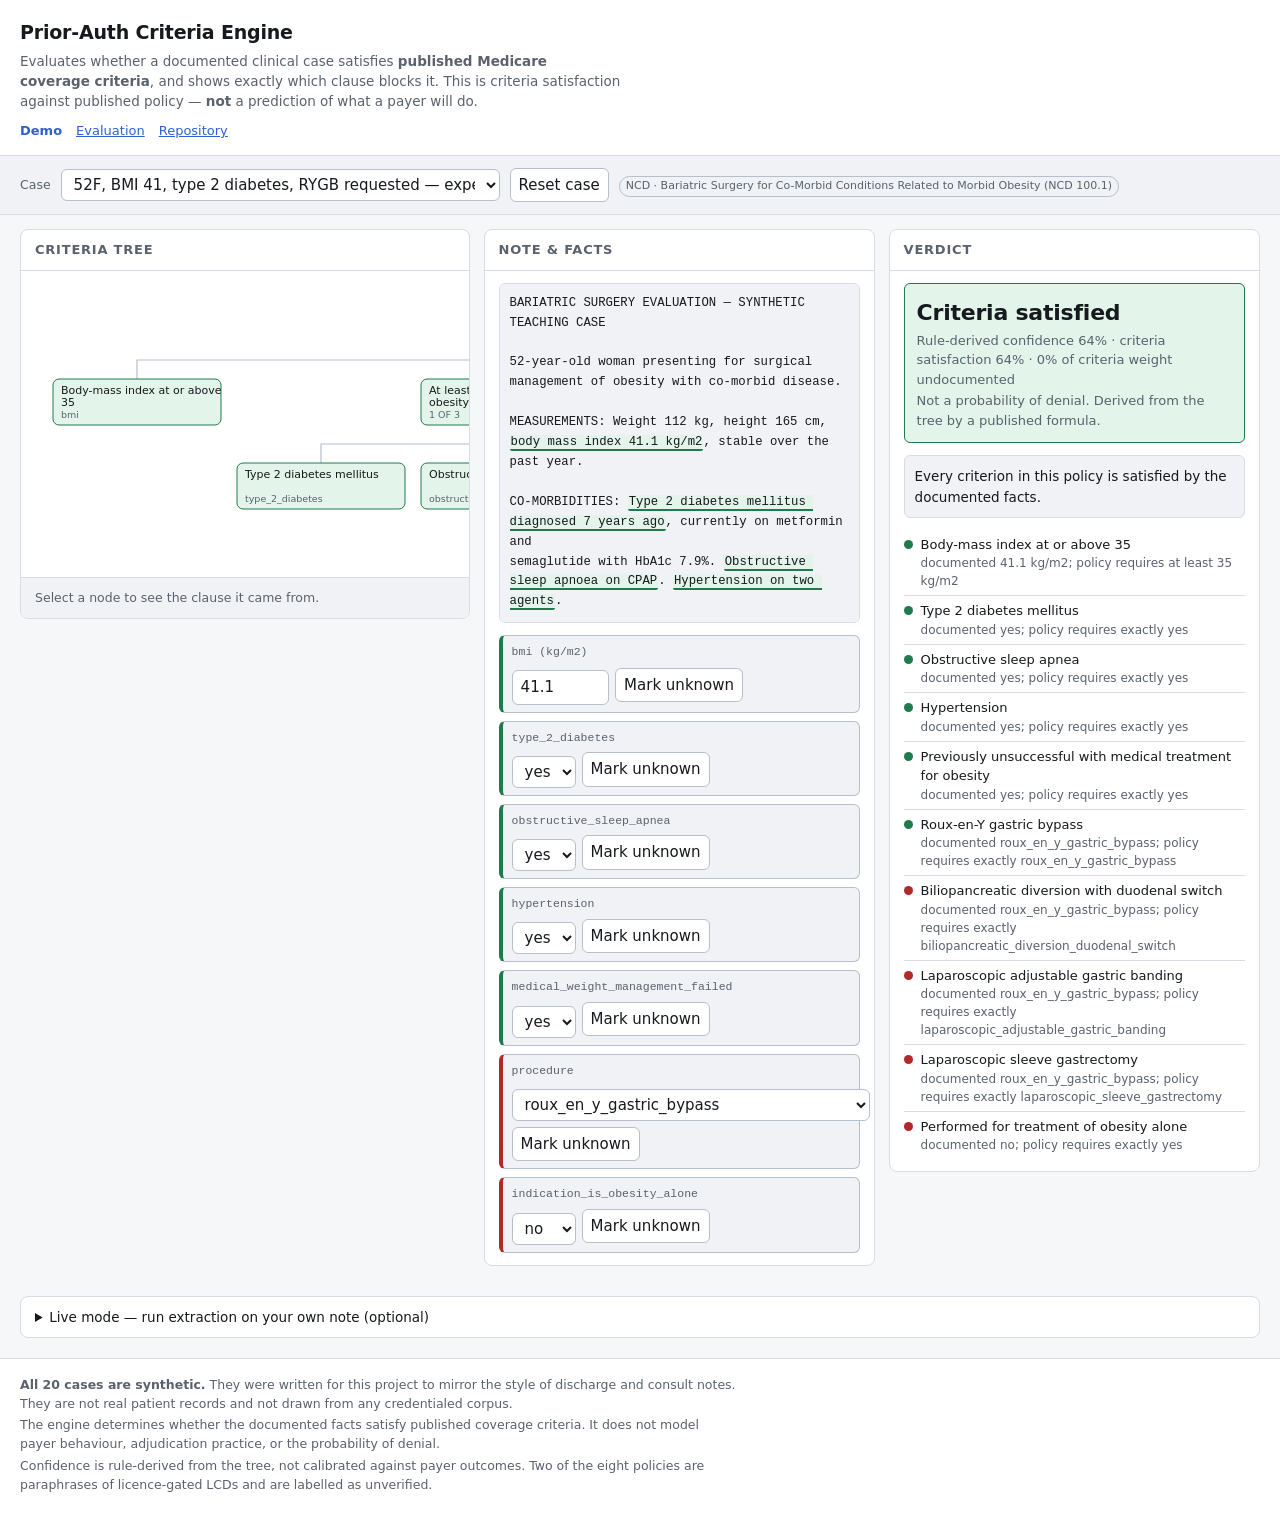
==== docs/index.html @ 3cc57711 "Prior-Auth Criteria Engine: deterministic core, 8 policies, 20 cases, demo - pipeline/evaluate.py + " ====
<!doctype html>
<html lang="en">
<head>
<meta charset="utf-8">
<meta name="viewport" content="width=device-width, initial-scale=1">
<title>Prior-Auth Criteria Engine</title>
<meta name="description" content="Evaluates a documented clinical case against published Medicare coverage criteria and shows which clause blocks it.">
<link rel="stylesheet" href="css/style.css">
<link rel="icon" href="data:image/svg+xml,<svg xmlns='http://www.w3.org/2000/svg' viewBox='0 0 16 16'><text y='13' font-size='13'>🌳</text></svg>">
</head>
<body>

<header class="site">
  <h1>Prior-Auth Criteria Engine</h1>
  <p class="tagline">
    Evaluates whether a documented clinical case satisfies <strong>published Medicare coverage criteria</strong>,
    and shows exactly which clause blocks it. This is criteria satisfaction against published policy —
    <strong>not</strong> a prediction of what a payer will do.
  </p>
  <nav class="site">
    <a href="index.html" aria-current="page">Demo</a>
    <a href="eval.html">Evaluation</a>
    <a id="repo-link" href="https://github.com/">Repository</a>
  </nav>
</header>

<div class="controls">
  <label for="case-select">Case</label>
  <select id="case-select"></select>
  <button id="reset-case" type="button">Reset case</button>
  <span id="policy-badge"></span>
  <span id="edited-badge"></span>
</div>

<main class="panes" id="panes" hidden>
  <section class="pane" aria-labelledby="tree-heading">
    <h2 id="tree-heading">Criteria tree</h2>
    <div class="tree-scroll"><svg id="tree" role="img" aria-label="Criteria tree with each node coloured by its evaluated state"></svg></div>
    <div class="node-detail" id="node-detail">
      <span class="muted">Select a node to see the clause it came from.</span>
    </div>
  </section>

  <section class="pane" aria-labelledby="note-heading">
    <h2 id="note-heading">Note &amp; facts</h2>
    <div class="body">
      <div class="note" id="note"></div>
      <div class="chips" id="chips"></div>
    </div>
  </section>

  <section class="pane" aria-labelledby="verdict-heading">
    <h2 id="verdict-heading">Verdict</h2>
    <div class="body">
      <div class="verdict" id="verdict"></div>
      <div class="blocking" id="blocking"></div>
      <ul class="criteria" id="criteria"></ul>
    </div>
  </section>
</main>

<p class="status" id="status">Loading policies and cases…</p>

<details class="live" id="live-panel">
  <summary>Live mode — run extraction on your own note (optional)</summary>
  <div class="body" id="live-body"></div>
</details>

<footer class="site">
  <p><strong>All 20 cases are synthetic.</strong> They were written for this project to mirror the style of discharge and consult notes. They are not real patient records and not drawn from any credentialed corpus.</p>
  <p>The engine determines whether the documented facts satisfy published coverage criteria. It does not model payer behaviour, adjudication practice, or the probability of denial.</p>
  <p>Confidence is rule-derived from the tree, not calibrated against payer outcomes. Two of the eight policies are paraphrases of licence-gated LCDs and are labelled as unverified.</p>
</footer>

<script type="module" src="js/app.js"></script>
</body>
</html>
---- docs/css/style.css ----
:root {
  color-scheme: light dark;

  --bg: #f6f7f9;
  --surface: #ffffff;
  --surface-2: #f0f2f5;
  --border: #d8dde5;
  --border-strong: #b6bfcc;
  --text: #16191d;
  --text-dim: #5a626e;
  --accent: #2f5fd0;

  --true: #1f7a4d;
  --true-bg: #e3f4ea;
  --false: #b02a2a;
  --false-bg: #fbe6e6;
  --unknown: #96650a;
  --unknown-bg: #fdf1dc;
  --inert: #8b93a1;
  --inert-bg: #eef0f3;

  --radius: 8px;
  --mono: ui-monospace, "SF Mono", "JetBrains Mono", Menlo, Consolas, monospace;
  --sans: system-ui, -apple-system, "Segoe UI", Roboto, Helvetica, Arial, sans-serif;
}

@media (prefers-color-scheme: dark) {
  :root {
    --bg: #14171c;
    --surface: #1b1f26;
    --surface-2: #232830;
    --border: #2f3641;
    --border-strong: #454f5e;
    --text: #e7eaef;
    --text-dim: #9aa4b2;
    --accent: #7ba0f5;

    --true: #63c48d;
    --true-bg: #17301f;
    --false: #f08b8b;
    --false-bg: #34191a;
    --unknown: #e4b45c;
    --unknown-bg: #322616;
    --inert: #7a8493;
    --inert-bg: #242a33;
  }
}

* { box-sizing: border-box; }

body {
  margin: 0;
  background: var(--bg);
  color: var(--text);
  font: 15px/1.5 var(--sans);
}

a { color: var(--accent); }

header.site {
  padding: 18px 20px 14px;
  border-bottom: 1px solid var(--border);
  background: var(--surface);
}

header.site h1 {
  margin: 0 0 4px;
  font-size: 19px;
  letter-spacing: -0.01em;
}

header.site p.tagline {
  margin: 0;
  color: var(--text-dim);
  font-size: 13.5px;
  max-width: 70ch;
}

nav.site {
  margin-top: 10px;
  display: flex;
  gap: 14px;
  font-size: 13px;
}

nav.site a[aria-current="page"] {
  font-weight: 600;
  text-decoration: none;
}

.controls {
  display: flex;
  flex-wrap: wrap;
  gap: 10px;
  align-items: center;
  padding: 12px 20px;
  border-bottom: 1px solid var(--border);
  background: var(--surface-2);
}

.controls label {
  font-size: 12.5px;
  color: var(--text-dim);
}

select, button, input[type="number"], input[type="password"], textarea {
  font: inherit;
  color: var(--text);
  background: var(--surface);
  border: 1px solid var(--border-strong);
  border-radius: 6px;
  padding: 5px 8px;
}

select { max-width: min(46ch, 70vw); }

button { cursor: pointer; }
button:hover { border-color: var(--accent); }
button.primary { background: var(--accent); color: #fff; border-color: var(--accent); }

.panes {
  display: grid;
  grid-template-columns: minmax(0, 1.15fr) minmax(0, 1fr) minmax(0, 0.95fr);
  gap: 14px;
  padding: 14px 20px 30px;
  align-items: start;
}

@media (max-width: 1100px) {
  .panes { grid-template-columns: 1fr; }
}

.pane {
  background: var(--surface);
  border: 1px solid var(--border);
  border-radius: var(--radius);
  min-width: 0;
}

.pane > h2 {
  margin: 0;
  padding: 10px 14px;
  font-size: 13px;
  text-transform: uppercase;
  letter-spacing: 0.06em;
  color: var(--text-dim);
  border-bottom: 1px solid var(--border);
}

.pane > .body { padding: 12px 14px; }

/* ---------------------------------------------------------------- tree --- */

.tree-scroll {
  overflow: auto;
  max-height: 68vh;
  padding: 8px;
}

.node-box { cursor: pointer; }
.node-box rect {
  fill: var(--inert-bg);
  stroke: var(--border-strong);
  stroke-width: 1;
  rx: 6;
}
.node-box text { font-size: 11px; fill: var(--text); }
.node-box .node-sub { font-size: 9.5px; fill: var(--text-dim); }

.node-box.state-TRUE rect { fill: var(--true-bg); stroke: var(--true); }
.node-box.state-FALSE rect { fill: var(--false-bg); stroke: var(--false); }
.node-box.state-UNKNOWN rect { fill: var(--unknown-bg); stroke: var(--unknown); }

.node-box.blocking rect { stroke-width: 2.5; stroke-dasharray: 4 2; }
.node-box.selected rect { stroke-width: 2.5; }
.node-box.linked rect { stroke-width: 2.5; stroke: var(--accent); }

.edge { fill: none; stroke: var(--border-strong); stroke-width: 1.2; }
.edge.on-path { stroke: var(--text-dim); stroke-width: 2; }

.node-detail {
  border-top: 1px solid var(--border);
  padding: 10px 14px;
  font-size: 13px;
  background: var(--surface-2);
  border-radius: 0 0 var(--radius) var(--radius);
}
.node-detail .muted { color: var(--text-dim); font-size: 12.5px; }

/* ---------------------------------------------------------------- note --- */

.note {
  font-family: var(--mono);
  font-size: 12.3px;
  line-height: 1.62;
  white-space: pre-wrap;
  max-height: 340px;
  overflow: auto;
  background: var(--surface-2);
  border: 1px solid var(--border);
  border-radius: 6px;
  padding: 10px;
}

.note mark {
  background: var(--inert-bg);
  border-bottom: 2px solid var(--border-strong);
  color: inherit;
  padding: 0 1px;
  border-radius: 2px;
  cursor: pointer;
}
.note mark.state-TRUE { background: var(--true-bg); border-color: var(--true); }
.note mark.state-FALSE { background: var(--false-bg); border-color: var(--false); }
.note mark.state-UNKNOWN { background: var(--unknown-bg); border-color: var(--unknown); }
.note mark.linked { outline: 2px solid var(--accent); }

.chips { display: flex; flex-direction: column; gap: 8px; margin-top: 12px; }

.chip {
  border: 1px solid var(--border-strong);
  border-radius: 6px;
  padding: 7px 9px;
  background: var(--surface-2);
}
.chip.linked { outline: 2px solid var(--accent); }
.chip.state-TRUE { border-left: 4px solid var(--true); }
.chip.state-FALSE { border-left: 4px solid var(--false); }
.chip.state-UNKNOWN { border-left: 4px solid var(--unknown); }
.chip.missing { opacity: 0.85; border-style: dashed; }

.chip .key {
  font-family: var(--mono);
  font-size: 11.5px;
  color: var(--text-dim);
  word-break: break-all;
}
.chip .row { display: flex; align-items: center; gap: 6px; margin-top: 5px; flex-wrap: wrap; }
.chip .edited { font-size: 11px; color: var(--accent); }
.chip input[type="number"] { width: 6.5em; }

/* ------------------------------------------------------------- verdict --- */

.verdict {
  border-radius: 6px;
  padding: 12px;
  border: 1px solid var(--border-strong);
}
.verdict.APPROVE { background: var(--true-bg); border-color: var(--true); }
.verdict.DENY { background: var(--false-bg); border-color: var(--false); }
.verdict.INDETERMINATE { background: var(--unknown-bg); border-color: var(--unknown); }

.verdict .decision { font-size: 22px; font-weight: 650; letter-spacing: -0.01em; }
.verdict .confidence { font-size: 13px; color: var(--text-dim); margin-top: 2px; }

.blocking {
  margin-top: 12px;
  padding: 10px;
  border: 1px solid var(--border);
  border-radius: 6px;
  background: var(--surface-2);
  font-size: 13.5px;
}
.blocking .delta { font-family: var(--mono); font-size: 12.5px; }

ul.criteria { list-style: none; margin: 12px 0 0; padding: 0; font-size: 13px; }
ul.criteria li {
  display: flex;
  gap: 8px;
  padding: 5px 0;
  border-top: 1px solid var(--border);
}
ul.criteria li:first-child { border-top: none; }
ul.criteria .dot { flex: none; width: 9px; height: 9px; border-radius: 50%; margin-top: 5px; }
.dot.state-TRUE { background: var(--true); }
.dot.state-FALSE { background: var(--false); }
.dot.state-UNKNOWN { background: var(--unknown); }
ul.criteria .reason { color: var(--text-dim); font-size: 12px; }

.badge {
  display: inline-block;
  font-size: 11px;
  padding: 1px 6px;
  border-radius: 999px;
  border: 1px solid var(--border-strong);
  color: var(--text-dim);
}
.badge.warn { border-color: var(--unknown); color: var(--unknown); }

/* ---------------------------------------------------------------- live --- */

details.live { margin: 0 20px 20px; border: 1px solid var(--border); border-radius: var(--radius); background: var(--surface); }
details.live > summary { padding: 10px 14px; cursor: pointer; font-size: 13.5px; }
details.live .body { padding: 0 14px 14px; }
details.live textarea { width: 100%; min-height: 150px; font-family: var(--mono); font-size: 12.3px; }
details.live input[type="password"] { width: min(420px, 100%); }
.key-notice { font-size: 12.5px; color: var(--text-dim); margin: 6px 0 0; }

/* -------------------------------------------------------------- charts --- */

.charts { padding: 14px 20px 30px; display: grid; gap: 16px; grid-template-columns: repeat(auto-fit, minmax(340px, 1fr)); }
.chart-card { background: var(--surface); border: 1px solid var(--border); border-radius: var(--radius); padding: 12px 14px; }
.chart-card h3 { margin: 0 0 2px; font-size: 14.5px; }
.chart-card p.note-line { margin: 0 0 8px; font-size: 12.5px; color: var(--text-dim); }
.chart-card svg { width: 100%; height: auto; display: block; }

.axis line, .axis path { stroke: var(--border-strong); }
.axis text { font-size: 10.5px; fill: var(--text-dim); }
.grid line { stroke: var(--border); stroke-dasharray: 2 3; }
.bar-structured { fill: var(--accent); }
.bar-baseline { fill: var(--inert); }
.series-label { font-size: 11px; fill: var(--text-dim); }
.bar-value { font-size: 10.5px; fill: var(--text); }
.line-structured { fill: none; stroke: var(--accent); stroke-width: 2; }
.line-baseline { fill: none; stroke: var(--inert); stroke-width: 2; }
.line-diagonal { fill: none; stroke: var(--border-strong); stroke-dasharray: 4 3; stroke-width: 1.2; }

table.failures { width: 100%; border-collapse: collapse; font-size: 13px; }
table.failures th, table.failures td { text-align: left; padding: 7px 8px; border-bottom: 1px solid var(--border); vertical-align: top; }
table.failures th { color: var(--text-dim); font-size: 12px; text-transform: uppercase; letter-spacing: 0.05em; }
table.failures code { font-family: var(--mono); font-size: 12px; }

section.prose { padding: 0 20px 24px; max-width: 78ch; }
section.prose h2 { font-size: 16px; margin-bottom: 6px; }
section.prose p, section.prose li { font-size: 13.5px; color: var(--text); }
section.prose table { border-collapse: collapse; font-size: 13px; }
section.prose th, section.prose td { border: 1px solid var(--border); padding: 5px 9px; }

footer.site {
  border-top: 1px solid var(--border);
  padding: 14px 20px 26px;
  color: var(--text-dim);
  font-size: 12.5px;
  background: var(--surface);
}
footer.site p { margin: 3px 0; max-width: 90ch; }

.status { padding: 20px; color: var(--text-dim); }
.error { color: var(--false); }
.visually-hidden { position: absolute; width: 1px; height: 1px; overflow: hidden; clip: rect(0 0 0 0); }
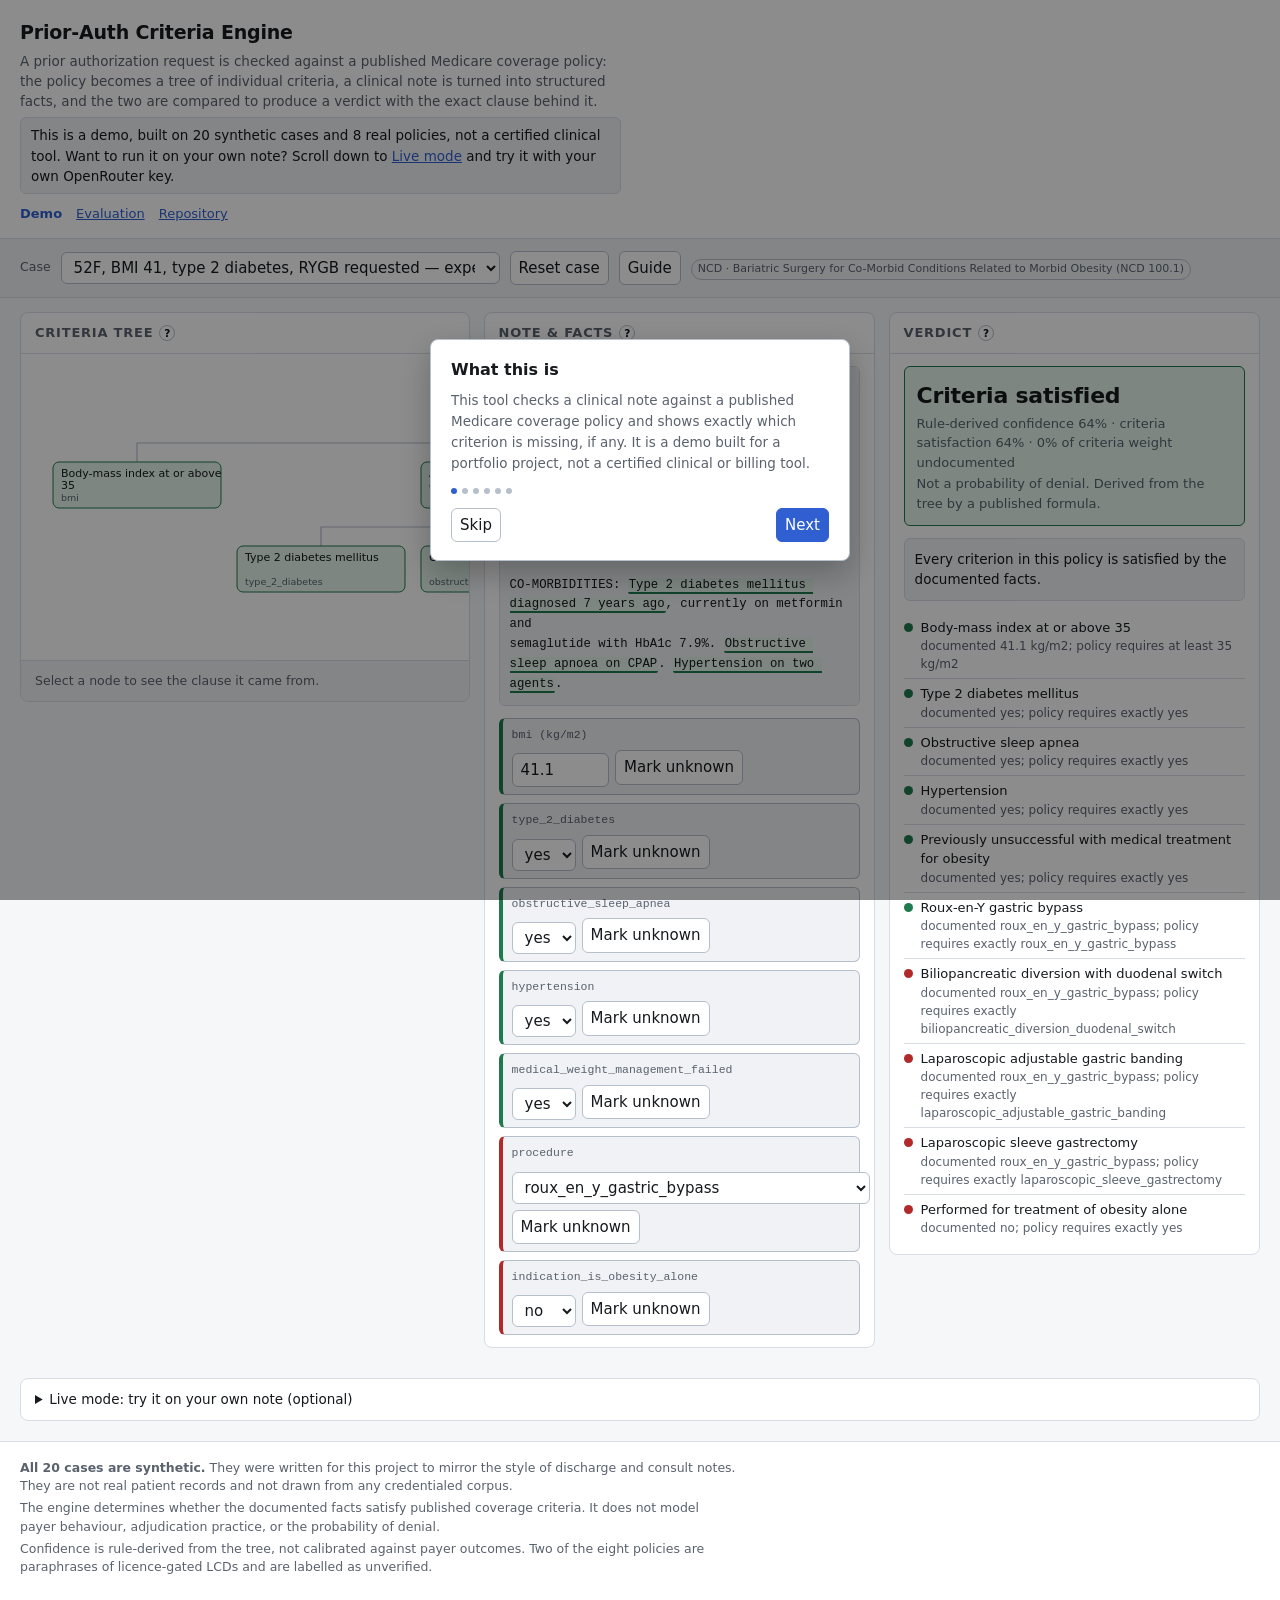
==== commit 857dca0d: "Add demo intro copy, pane hover explainers, and first-visit guide tour Clarify header as a demo poin" ====
--- a/docs/index.html
+++ b/docs/index.html
@@ -13,9 +13,14 @@
 <header class="site">
   <h1>Prior-Auth Criteria Engine</h1>
   <p class="tagline">
-    Evaluates whether a documented clinical case satisfies <strong>published Medicare coverage criteria</strong>,
-    and shows exactly which clause blocks it. This is criteria satisfaction against published policy —
-    <strong>not</strong> a prediction of what a payer will do.
+    A prior authorization request is checked against a published Medicare coverage policy: the policy
+    becomes a tree of individual criteria, a clinical note is turned into structured facts, and the two
+    are compared to produce a verdict with the exact clause behind it.
+  </p>
+  <p class="tagline demo-note">
+    This is a demo, built on 20 synthetic cases and 8 real policies, not a certified clinical tool.
+    Want to run it on your own note? Scroll down to <a href="#live-panel">Live mode</a> and try it
+    with your own OpenRouter key.
   </p>
   <nav class="site">
     <a href="index.html" aria-current="page">Demo</a>
@@ -28,13 +33,16 @@
   <label for="case-select">Case</label>
   <select id="case-select"></select>
   <button id="reset-case" type="button">Reset case</button>
+  <button id="open-guide" type="button">Guide</button>
   <span id="policy-badge"></span>
   <span id="edited-badge"></span>
 </div>
 
 <main class="panes" id="panes" hidden>
   <section class="pane" aria-labelledby="tree-heading">
-    <h2 id="tree-heading">Criteria tree</h2>
+    <h2 id="tree-heading">Criteria tree
+      <button type="button" class="info-btn" title="Built directly from the policy's published source (a CMS NCD or LCD). Each box is one criterion from that document. Its color shows whether the case's documented facts satisfy it: green for satisfied, red for failed, amber for not documented.">?</button>
+    </h2>
     <div class="tree-scroll"><svg id="tree" role="img" aria-label="Criteria tree with each node coloured by its evaluated state"></svg></div>
     <div class="node-detail" id="node-detail">
       <span class="muted">Select a node to see the clause it came from.</span>
@@ -42,7 +50,9 @@
   </section>
 
   <section class="pane" aria-labelledby="note-heading">
-    <h2 id="note-heading">Note &amp; facts</h2>
+    <h2 id="note-heading">Note &amp; facts
+      <button type="button" class="info-btn" title="The clinical note is on the left. Every fact on the right was extracted from it, and stays linked to the exact sentence it came from, so nothing is asserted that the note does not say.">?</button>
+    </h2>
     <div class="body">
       <div class="note" id="note"></div>
       <div class="chips" id="chips"></div>
@@ -50,7 +60,9 @@
   </section>
 
   <section class="pane" aria-labelledby="verdict-heading">
-    <h2 id="verdict-heading">Verdict</h2>
+    <h2 id="verdict-heading">Verdict
+      <button type="button" class="info-btn" title="The criteria tree's overall result for this case: approved, denied, or indeterminate. It names the single clause blocking approval and links to that clause's source in the policy. This is criteria satisfaction, not a prediction of what a payer would decide.">?</button>
+    </h2>
     <div class="body">
       <div class="verdict" id="verdict"></div>
       <div class="blocking" id="blocking"></div>
@@ -62,7 +74,7 @@
 <p class="status" id="status">Loading policies and cases…</p>
 
 <details class="live" id="live-panel">
-  <summary>Live mode — run extraction on your own note (optional)</summary>
+  <summary>Live mode: try it on your own note (optional)</summary>
   <div class="body" id="live-body"></div>
 </details>
 
@@ -73,5 +85,6 @@
 </footer>
 
 <script type="module" src="js/app.js"></script>
+
 </body>
 </html>
--- a/docs/css/style.css
+++ b/docs/css/style.css
@@ -70,10 +70,18 @@
 }
 
 header.site p.tagline {
-  margin: 0;
+  margin: 0 0 6px;
   color: var(--text-dim);
   font-size: 13.5px;
   max-width: 70ch;
+}
+header.site p.tagline:last-of-type { margin-bottom: 0; }
+header.site p.tagline.demo-note {
+  color: var(--text);
+  background: var(--surface-2);
+  border: 1px solid var(--border);
+  border-radius: 6px;
+  padding: 7px 10px;
 }
 
 nav.site {
@@ -145,6 +153,21 @@
   letter-spacing: 0.06em;
   color: var(--text-dim);
   border-bottom: 1px solid var(--border);
+  display: flex;
+  align-items: center;
+  gap: 6px;
+}
+
+.info-btn {
+  width: 16px;
+  height: 16px;
+  padding: 0;
+  border-radius: 50%;
+  font-size: 10.5px;
+  line-height: 1;
+  text-transform: none;
+  letter-spacing: normal;
+  cursor: help;
 }
 
 .pane > .body { padding: 12px 14px; }
@@ -338,3 +361,36 @@
 .status { padding: 20px; color: var(--text-dim); }
 .error { color: var(--false); }
 .visually-hidden { position: absolute; width: 1px; height: 1px; overflow: hidden; clip: rect(0 0 0 0); }
+
+/* ---------------------------------------------------------------- tour --- */
+
+.tour-overlay {
+  position: fixed;
+  inset: 0;
+  background: rgba(0, 0, 0, 0.45);
+  display: flex;
+  align-items: center;
+  justify-content: center;
+  padding: 16px;
+  z-index: 1000;
+}
+
+.tour-dialog {
+  background: var(--surface);
+  border: 1px solid var(--border-strong);
+  border-radius: var(--radius);
+  padding: 18px 20px;
+  max-width: 420px;
+  width: 100%;
+  box-shadow: 0 12px 32px rgba(0, 0, 0, 0.25);
+}
+
+.tour-dialog h3 { margin: 0 0 8px; font-size: 16px; }
+.tour-dialog p { margin: 0; font-size: 13.5px; color: var(--text-dim); line-height: 1.55; }
+
+.tour-dots { display: flex; gap: 5px; margin: 14px 0; }
+.tour-dot { width: 6px; height: 6px; border-radius: 50%; background: var(--border-strong); }
+.tour-dot.active { background: var(--accent); }
+
+.tour-footer { display: flex; align-items: center; gap: 8px; }
+.tour-footer button:first-child { margin-right: auto; }
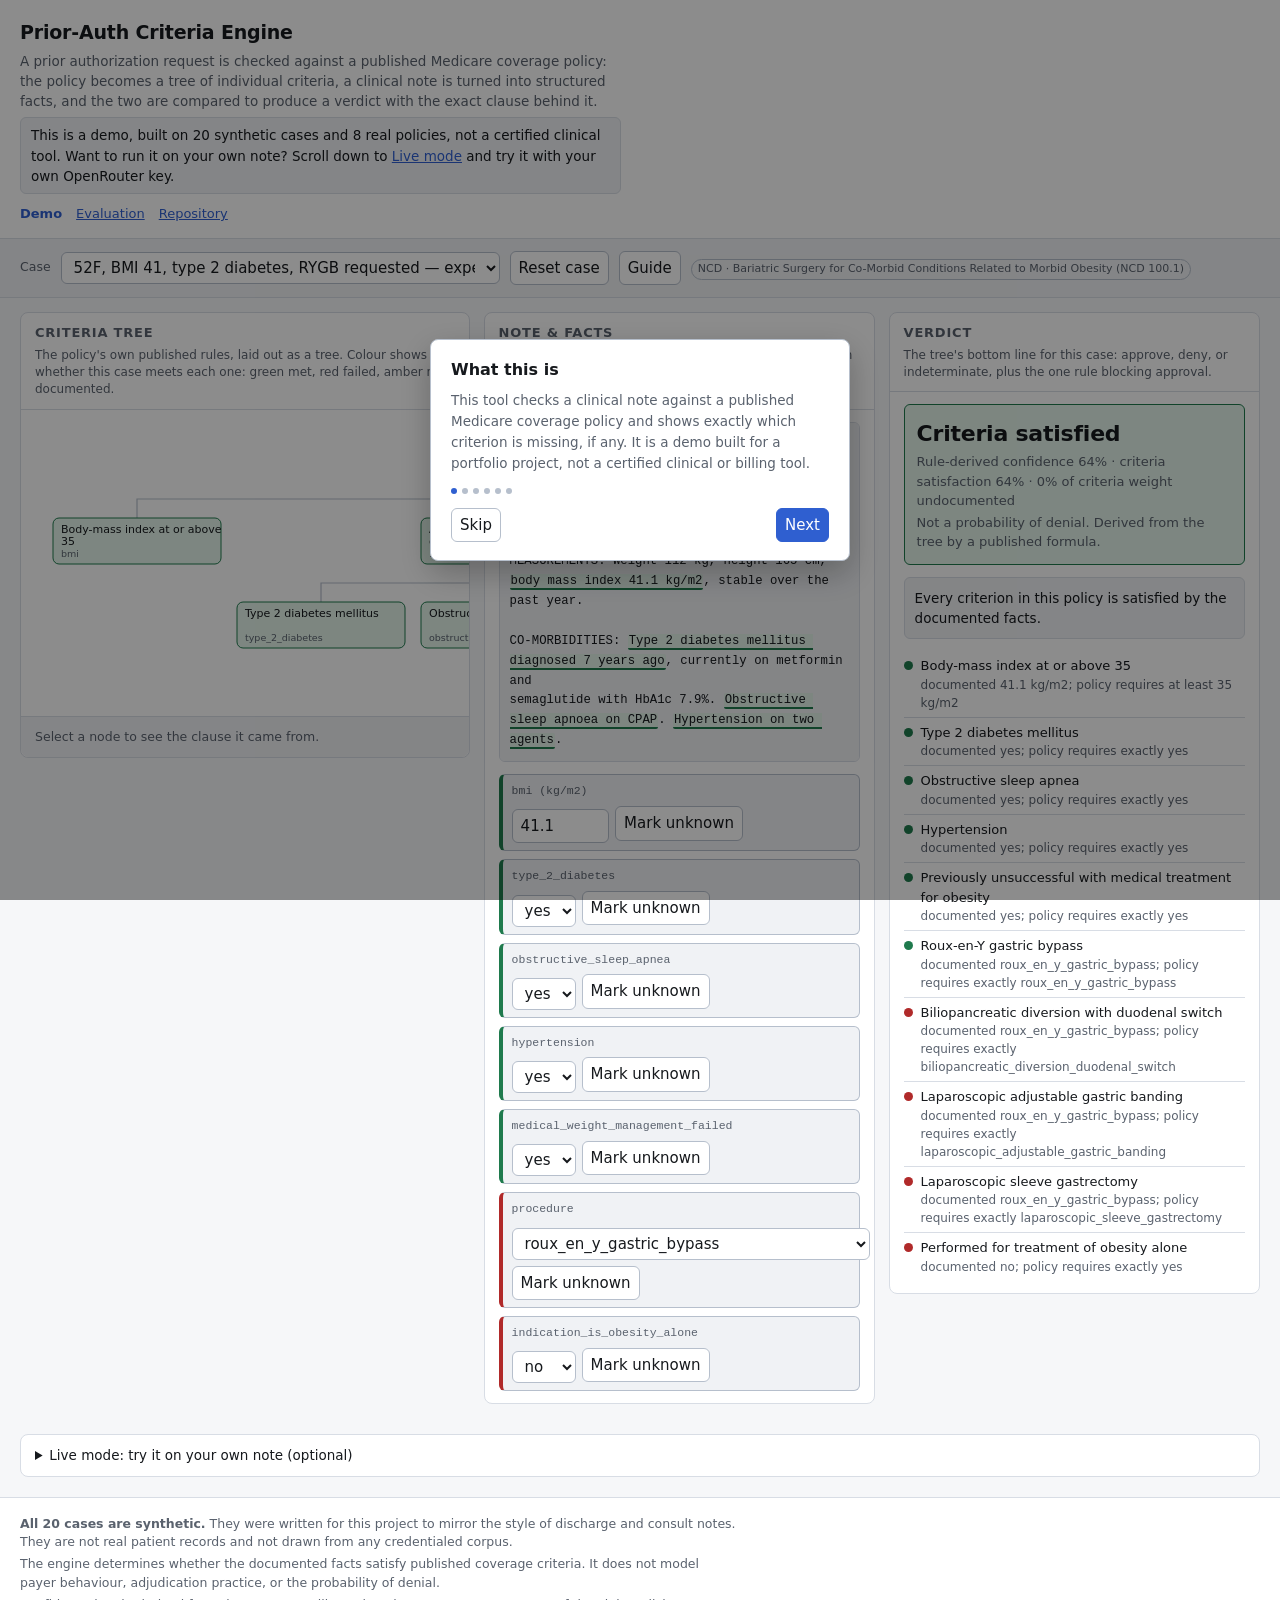
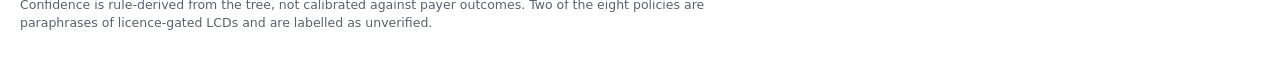
==== commit 2d4a01c8: "Replace hover-only pane tooltips with always-visible captions" ====
--- a/docs/index.html
+++ b/docs/index.html
@@ -40,9 +40,8 @@
 
 <main class="panes" id="panes" hidden>
   <section class="pane" aria-labelledby="tree-heading">
-    <h2 id="tree-heading">Criteria tree
-      <button type="button" class="info-btn" title="Built directly from the policy's published source (a CMS NCD or LCD). Each box is one criterion from that document. Its color shows whether the case's documented facts satisfy it: green for satisfied, red for failed, amber for not documented.">?</button>
-    </h2>
+    <h2 id="tree-heading">Criteria tree</h2>
+    <p class="pane-hint">The policy's own published rules, laid out as a tree. Colour shows whether this case meets each one: green met, red failed, amber not documented.</p>
     <div class="tree-scroll"><svg id="tree" role="img" aria-label="Criteria tree with each node coloured by its evaluated state"></svg></div>
     <div class="node-detail" id="node-detail">
       <span class="muted">Select a node to see the clause it came from.</span>
@@ -50,9 +49,8 @@
   </section>
 
   <section class="pane" aria-labelledby="note-heading">
-    <h2 id="note-heading">Note &amp; facts
-      <button type="button" class="info-btn" title="The clinical note is on the left. Every fact on the right was extracted from it, and stays linked to the exact sentence it came from, so nothing is asserted that the note does not say.">?</button>
-    </h2>
+    <h2 id="note-heading">Note &amp; facts</h2>
+    <p class="pane-hint">The clinical note on the left, and the facts pulled from it on the right. Each fact is tied to the exact sentence it came from.</p>
     <div class="body">
       <div class="note" id="note"></div>
       <div class="chips" id="chips"></div>
@@ -60,9 +58,8 @@
   </section>
 
   <section class="pane" aria-labelledby="verdict-heading">
-    <h2 id="verdict-heading">Verdict
-      <button type="button" class="info-btn" title="The criteria tree's overall result for this case: approved, denied, or indeterminate. It names the single clause blocking approval and links to that clause's source in the policy. This is criteria satisfaction, not a prediction of what a payer would decide.">?</button>
-    </h2>
+    <h2 id="verdict-heading">Verdict</h2>
+    <p class="pane-hint">The tree's bottom line for this case: approve, deny, or indeterminate, plus the one rule blocking approval.</p>
     <div class="body">
       <div class="verdict" id="verdict"></div>
       <div class="blocking" id="blocking"></div>
--- a/docs/css/style.css
+++ b/docs/css/style.css
@@ -147,27 +147,20 @@
 
 .pane > h2 {
   margin: 0;
-  padding: 10px 14px;
+  padding: 10px 14px 0;
   font-size: 13px;
   text-transform: uppercase;
   letter-spacing: 0.06em;
   color: var(--text-dim);
+}
+
+.pane-hint {
+  margin: 4px 0 0;
+  padding: 0 14px 10px;
+  font-size: 12px;
+  line-height: 1.45;
+  color: var(--text-dim);
   border-bottom: 1px solid var(--border);
-  display: flex;
-  align-items: center;
-  gap: 6px;
-}
-
-.info-btn {
-  width: 16px;
-  height: 16px;
-  padding: 0;
-  border-radius: 50%;
-  font-size: 10.5px;
-  line-height: 1;
-  text-transform: none;
-  letter-spacing: normal;
-  cursor: help;
 }
 
 .pane > .body { padding: 12px 14px; }
@@ -374,6 +367,7 @@
   padding: 16px;
   z-index: 1000;
 }
+.tour-overlay[hidden] { display: none; }
 
 .tour-dialog {
   background: var(--surface);
